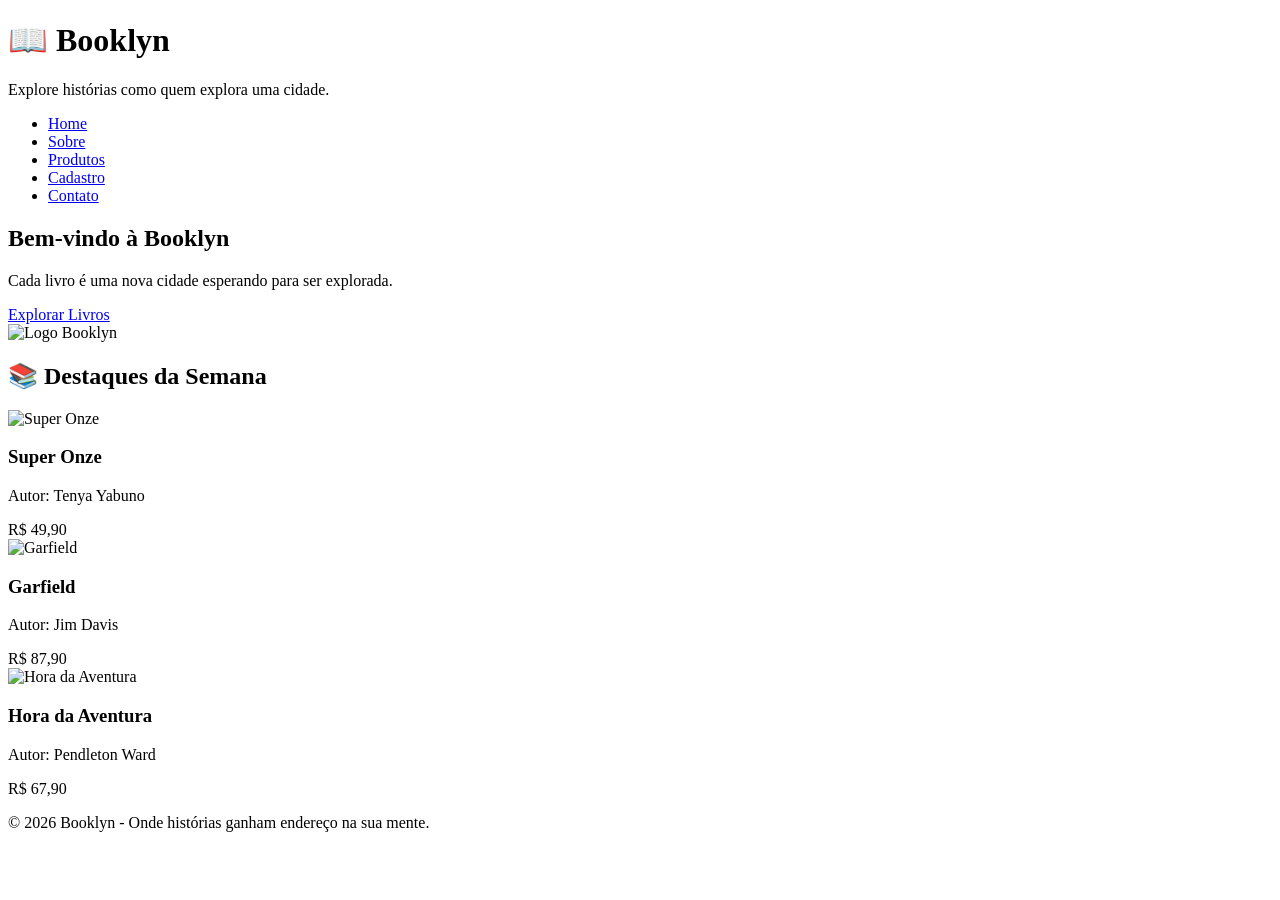
==== index.html @ 9acaf628 "Add files via upload" ====
<!DOCTYPE html>
<html lang="pt-BR">
<head>
    <meta charset="UTF-8">
    <meta name="viewport" content="width=device-width, initial-scale=1.0">
    <title>Booklyn</title>
    <link rel="stylesheet" href="css/style.css">
</head>

<body>

<header>

    <div class="logo">
        <h1>📖 Booklyn</h1>
        <p>Explore histórias como quem explora uma cidade.</p>
    </div>

    <nav>
        <ul>
            <li><a href="index.html">Home</a></li>
            <li><a href="sobre.html">Sobre</a></li>
            <li><a href="produtos.html">Produtos</a></li>
            <li><a href="cadastro.html">Cadastro</a></li>
            <li><a href="contato.html">Contato</a></li>
        </ul>
    </nav>

</header>

<main>

    <section class="banner">

        <div class="banner-conteudo">

            <div class="banner-texto">
                <h2>Bem-vindo à Booklyn</h2>

                <p>
                    Cada livro é uma nova cidade esperando para ser explorada.
                </p>

                <a href="produtos.html" class="btn">
                    Explorar Livros
                </a>
            </div>

            <div class="banner-logo">
                <img src="img/logo.png" alt="Logo Booklyn">
            </div>

        </div>

    </section>

    <!-- DESTAQUES -->
    <section class="destaques">

        <h2>📚 Destaques da Semana</h2>

        <div class="cards">

            <div class="card">
                <img src="img/11.jpg" alt="Super Onze">
                <h3>Super Onze</h3>
                <p>Autor: Tenya Yabuno</p>
                <span>R$ 49,90</span>
            </div>

            <div class="card">
                <img src="img/garfield.jpg" alt="Garfield">
                <h3>Garfield</h3>
                <p>Autor: Jim Davis</p>
                <span>R$ 87,90</span>
            </div>

            <div class="card">
                <img src="img/Hora da aventura.webp" alt="Hora da Aventura">
                <h3>Hora da Aventura</h3>
                <p>Autor: Pendleton Ward</p>
                <span>R$ 67,90</span>
            </div>

         

        </div>

    </section>

</main>

<footer>

    <p>© 2026 Booklyn - Onde histórias ganham endereço na sua mente.</p>

</footer>

</body>
</html>
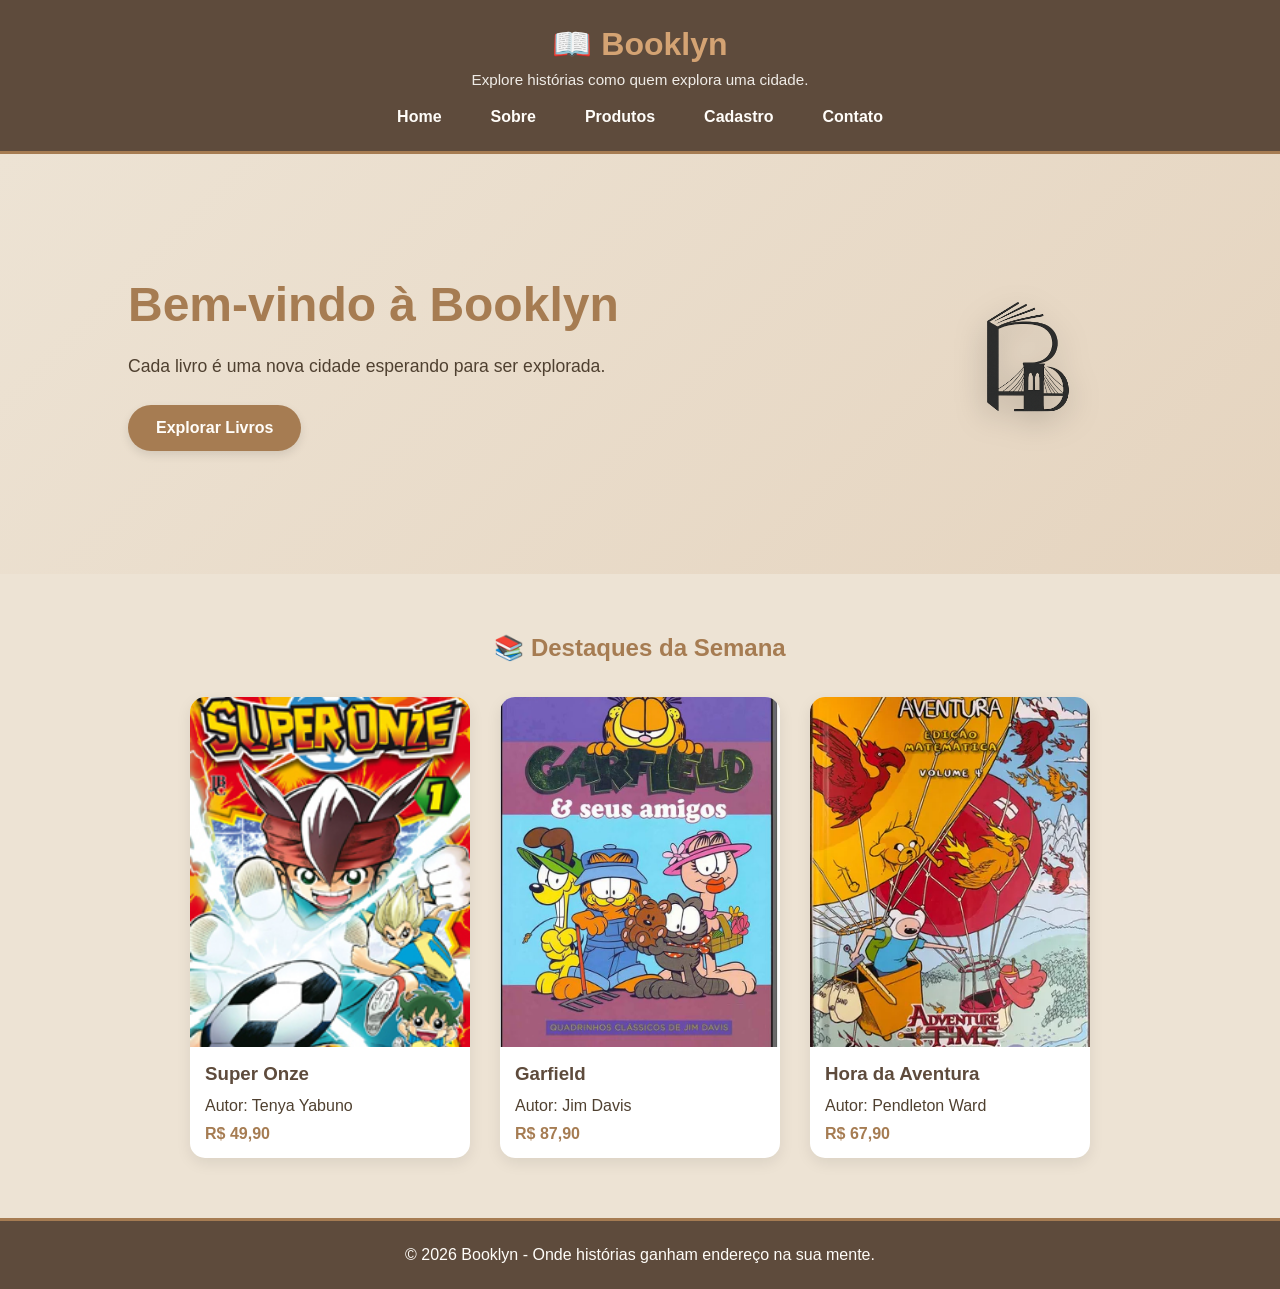
==== commit 3a045268: "Fix HTML formatting and update image paths" ====
--- a/index.html
+++ b/index.html
@@ -4,7 +4,7 @@
     <meta charset="UTF-8">
     <meta name="viewport" content="width=device-width, initial-scale=1.0">
     <title>Booklyn</title>
-    <link rel="stylesheet" href="css/style.css">
+    <link rel="stylesheet" href="style.css">
 </head>
 
 <body>
@@ -47,7 +47,7 @@
             </div>
 
             <div class="banner-logo">
-                <img src="img/logo.png" alt="Logo Booklyn">
+                <img src="logo.png" alt="Logo Booklyn">
             </div>
 
         </div>
@@ -62,21 +62,21 @@
         <div class="cards">
 
             <div class="card">
-                <img src="img/11.jpg" alt="Super Onze">
+                <img src="11.jpg" alt="Super Onze">
                 <h3>Super Onze</h3>
                 <p>Autor: Tenya Yabuno</p>
                 <span>R$ 49,90</span>
             </div>
 
             <div class="card">
-                <img src="img/garfield.jpg" alt="Garfield">
+                <img src="garfield.jpg" alt="Garfield">
                 <h3>Garfield</h3>
                 <p>Autor: Jim Davis</p>
                 <span>R$ 87,90</span>
             </div>
 
             <div class="card">
-                <img src="img/Hora da aventura.webp" alt="Hora da Aventura">
+                <img src="Hora da aventura.webp" alt="Hora da Aventura">
                 <h3>Hora da Aventura</h3>
                 <p>Autor: Pendleton Ward</p>
                 <span>R$ 67,90</span>
--- a/style.css
+++ b/style.css
@@ -0,0 +1,311 @@
+*{
+    margin:0;
+    padding:0;
+    box-sizing:border-box;
+    font-family:'Segoe UI',sans-serif;
+}
+
+body{
+    background:#EDE3D4;
+    color:#4F4030;
+    min-height:100vh;
+    display:flex;
+    flex-direction:column;
+}
+
+main{
+    flex:1;
+}
+
+/* HEADER */
+header{
+    background:#5E4B3C;
+    color:#FFFDF9;
+    padding:25px;
+    text-align:center;
+    border-bottom:3px solid #A67C52;
+    box-shadow:0 3px 12px rgba(0,0,0,.1);
+}
+
+header h1{
+    color:#D4A373;
+    margin-bottom:8px;
+}
+
+header p{
+    font-size:.95rem;
+    opacity:.9;
+}
+
+/* NAV */
+nav ul{
+    list-style:none;
+    display:flex;
+    justify-content:center;
+    flex-wrap:wrap;
+    gap:25px;
+    margin-top:20px;
+}
+
+nav a{
+    color:#FFFDF9;
+    text-decoration:none;
+    font-weight:bold;
+    padding:8px 12px;
+    border-radius:6px;
+    transition:.3s;
+}
+
+nav a:hover{
+    background:#A67C52;
+    color:white;
+}
+
+/* BANNER */
+.banner{
+    padding:80px 10%;
+    background:linear-gradient(135deg,#EDE3D4,#E5D4BF);
+}
+
+.banner-conteudo{
+    display:flex;
+    align-items:center;
+    justify-content:space-between;
+    gap:50px;
+}
+
+.banner-texto{
+    max-width:550px;
+}
+
+.banner h2{
+    font-size:3rem;
+    color:#A67C52;
+    margin-bottom:20px;
+}
+
+.banner p{
+    font-size:1.1rem;
+    line-height:1.6;
+    color:#4F4030;
+}
+
+.banner-logo{
+    display:flex;
+    justify-content:center;
+    align-items:center;
+}
+
+.banner-logo img{
+    width:260px;
+    max-width:100%;
+    border-radius:20px;
+    filter:drop-shadow(0 8px 15px rgba(0,0,0,.25));
+    transition:.4s;
+}
+
+.banner-logo img:hover{
+    transform:scale(1.05) rotate(2deg);
+}
+
+/* BOTÃO */
+.btn{
+    display:inline-block;
+    margin-top:25px;
+    background:#A67C52;
+    color:#FFFDF9;
+    padding:14px 28px;
+    border-radius:30px;
+    text-decoration:none;
+    font-weight:bold;
+    transition:.3s;
+    box-shadow:0 4px 10px rgba(0,0,0,.1);
+}
+
+.btn:hover{
+    background:#B88A5A;
+    transform:translateY(-3px);
+}
+
+/* SEÇÕES */
+section{
+    padding:60px 20px;
+}
+
+section h2{
+    text-align:center;
+    margin-bottom:35px;
+    color:#A67C52;
+}
+
+/* CARDS */
+.cards{
+    display:flex;
+    justify-content:center;
+    flex-wrap:wrap;
+    gap:30px;
+}
+
+.card{
+    background:#FFFFFF;
+    width:280px;
+    border-radius:15px;
+    overflow:hidden;
+    box-shadow:0 5px 15px rgba(0,0,0,.08);
+    transition:.4s;
+}
+
+.card:hover{
+    transform:translateY(-10px);
+    box-shadow:0 8px 25px rgba(0,0,0,.15);
+}
+
+.card img{
+    width:100%;
+    height:350px;
+    object-fit:cover;
+}
+
+.card h3{
+    padding:12px 15px;
+    color:#5E4B3C;
+}
+
+.card p{
+    padding:0 15px 10px;
+}
+
+.card span{
+    display:block;
+    padding:0 15px 15px;
+    color:#A67C52;
+    font-weight:bold;
+}
+
+/* =========================
+   🔥 CADASTRO (MELHORADO)
+========================= */
+
+#container{
+    max-width:900px;
+    margin:50px auto;
+    background:#FFFFFF;
+    padding:35px;
+    border-radius:16px;
+    box-shadow:0 12px 30px rgba(0,0,0,.10);
+}
+
+#container h1{
+    text-align:center;
+    color:#A67C52;
+    margin-bottom:25px;
+}
+
+/* FORM */
+#product-form{
+    display:flex;
+    gap:15px;
+    justify-content:center;
+    flex-wrap:wrap;
+    margin-bottom:25px;
+}
+
+#product-form input{
+    flex:1;
+    min-width:200px;
+    padding:14px;
+    border:1px solid #D9C9B5;
+    border-radius:10px;
+    transition:.3s;
+}
+
+#product-form input:focus{
+    outline:none;
+    border-color:#A67C52;
+    box-shadow:0 0 10px rgba(166,124,82,.25);
+}
+
+/* BOTÃO CADASTRO */
+#product-form button{
+    background:#A67C52;
+    color:#FFFDF9;
+    padding:14px 22px;
+    border:none;
+    border-radius:10px;
+    cursor:pointer;
+    font-weight:bold;
+    transition:.3s;
+}
+
+#product-form button:hover{
+    background:#B88A5A;
+    transform:translateY(-2px);
+}
+
+/* TABELA */
+table{
+    width:100%;
+    border-collapse:collapse;
+    overflow:hidden;
+    border-radius:12px;
+}
+
+thead{
+    background:#A67C52;
+    color:white;
+}
+
+thead th{
+    padding:14px;
+    text-align:left;
+}
+
+tbody tr{
+    background:white;
+    border-bottom:1px solid #eee;
+    transition:.2s;
+}
+
+tbody tr:hover{
+    background:#F5EFE7;
+}
+
+td{
+    padding:14px;
+}
+
+/* FOOTER */
+footer{
+    background:#5E4B3C;
+    color:#FFFDF9;
+    text-align:center;
+    padding:25px;
+    margin-top:auto;
+    border-top:3px solid #A67C52;
+}
+
+/* RESPONSIVO */
+@media(max-width:768px){
+
+    .banner-conteudo{
+        flex-direction:column;
+        text-align:center;
+    }
+
+    .banner h2{
+        font-size:2rem;
+    }
+
+    nav ul{
+        flex-direction:column;
+        gap:12px;
+    }
+
+    .card{
+        width:90%;
+    }
+
+    #product-form{
+        flex-direction:column;
+    }
+}
